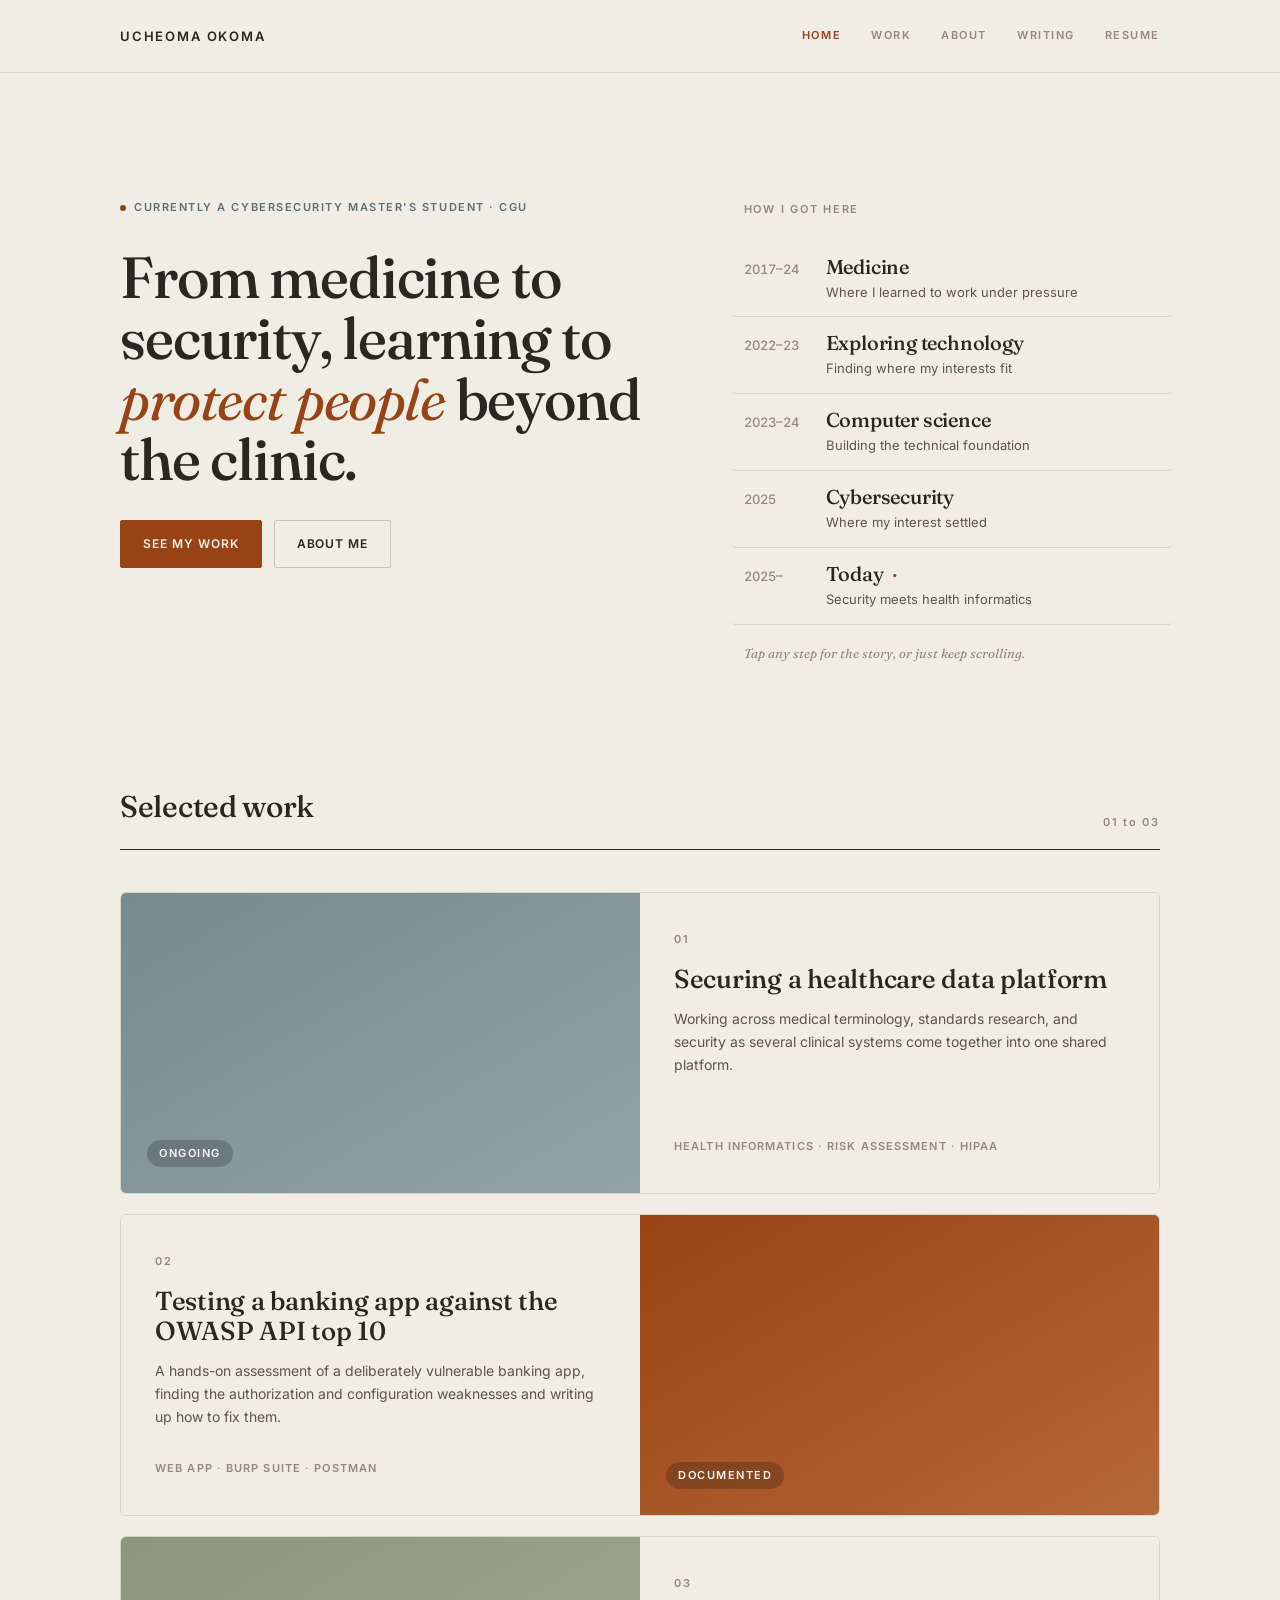
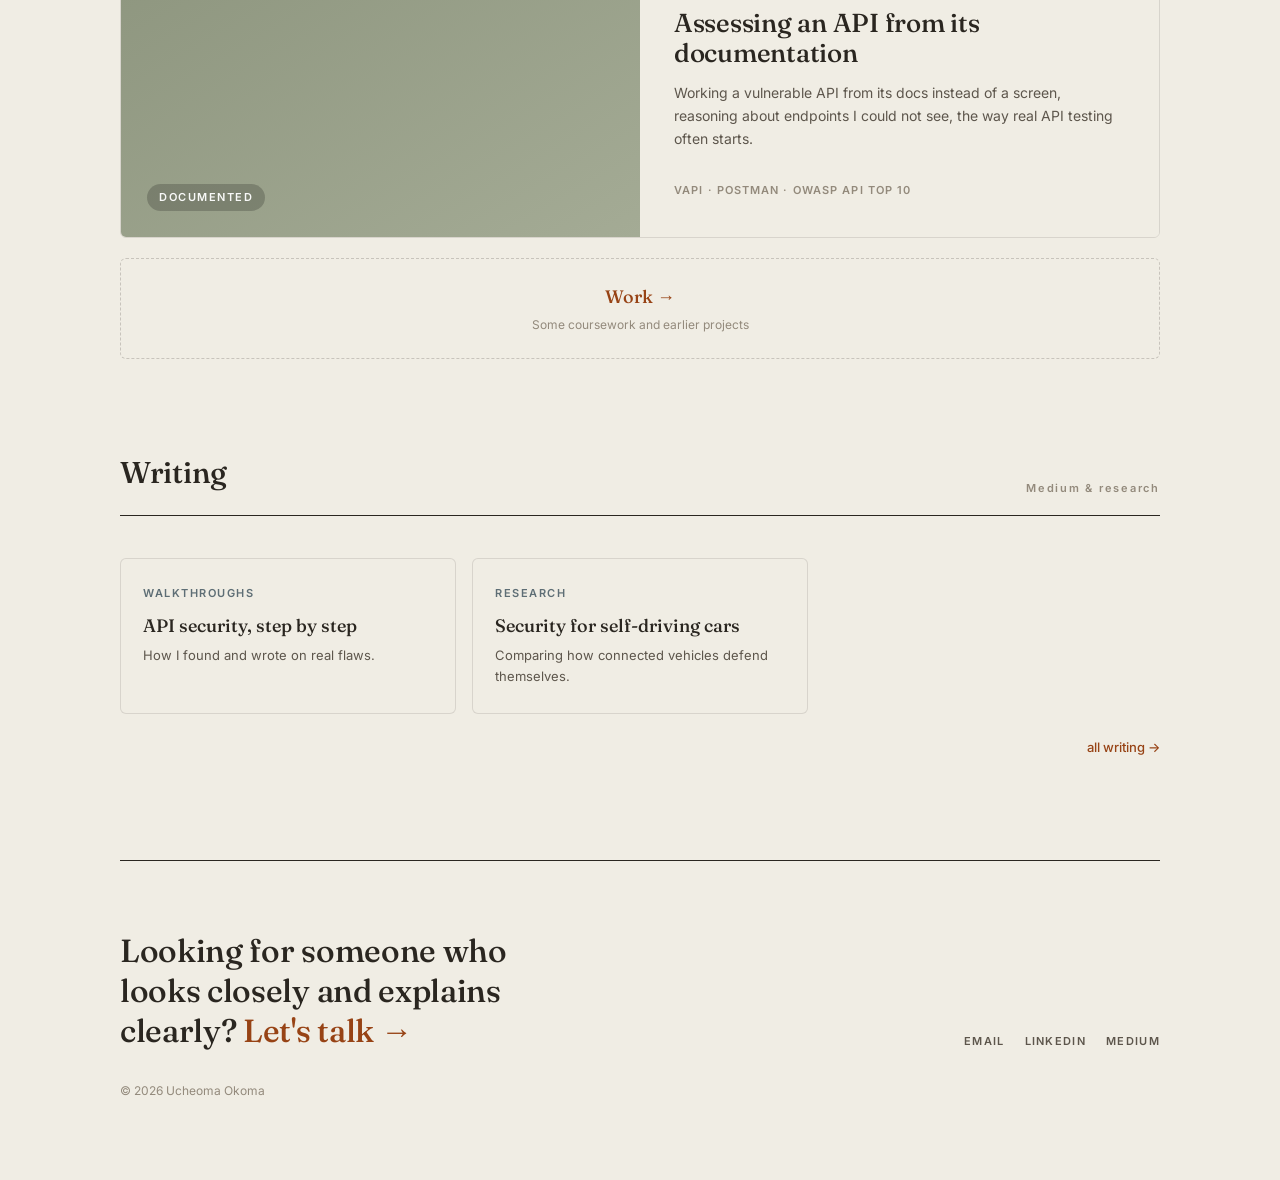
==== index.html @ 723a17d9 "Add files via upload" ====
<!DOCTYPE html>
<html lang="en">
<head>
<meta charset="UTF-8">
<meta name="viewport" content="width=device-width, initial-scale=1.0">
<title>Ucheoma Okoma — from medicine to security</title>
<link rel="preconnect" href="https://fonts.googleapis.com">
<link rel="preconnect" href="https://fonts.gstatic.com" crossorigin>
<link href="https://fonts.googleapis.com/css2?family=Fraunces:ital,opsz,wght@0,9..144,400;0,9..144,500;0,9..144,600;1,9..144,400;1,9..144,500&family=Inter:wght@400;500;600&display=swap" rel="stylesheet">
<style>
:root{
  --perola:#F0EDE4; --perola-deep:#E7E2D6; --bege:#E3D6C5;
  --azul:#788990; --azul-deep:#5e6e75; --terra:#974315; --terra-deep:#7d370f;
  --verde:#8D957E; --verde-deep:#6f7763;
  --ink:#2a2620; --ink-soft:#5d564c; --ink-faint:#938a7c;
  --line:rgba(42,38,32,.12); --line-2:rgba(42,38,32,.20);
  --serif:'Fraunces',Georgia,serif; --sans:'Inter',-apple-system,sans-serif; --maxw:1120px;
}
*{box-sizing:border-box;margin:0;padding:0}
html{scroll-behavior:smooth}
body{font-family:var(--sans);background:var(--perola);color:var(--ink);line-height:1.6;-webkit-font-smoothing:antialiased;font-size:16px}
.wrap{max-width:var(--maxw);margin:0 auto;padding:0 40px}
a{color:inherit;text-decoration:none}
::selection{background:var(--terra);color:var(--perola)}
.accent-link{color:var(--terra);font-size:13px;font-weight:500;display:inline-flex;align-items:center;gap:5px;transition:gap .2s}
.accent-link:hover{gap:9px}
nav{position:sticky;top:0;z-index:50;background:rgba(240,237,228,.85);backdrop-filter:blur(12px);border-bottom:.5px solid var(--line)}
nav .wrap{display:flex;justify-content:space-between;align-items:center;height:72px}
.brand{font-weight:600;font-size:13px;letter-spacing:.14em;text-transform:uppercase}
.navlinks{display:flex;gap:30px}
.navlinks a{font-size:11px;letter-spacing:.14em;text-transform:uppercase;color:var(--ink-faint);font-weight:600;transition:color .2s}
.navlinks a:hover,.navlinks a.active{color:var(--terra)}
.btn{font-family:var(--sans);font-size:12px;letter-spacing:.08em;text-transform:uppercase;font-weight:600;padding:13px 22px;border-radius:2px;border:1px solid var(--line-2);background:transparent;cursor:pointer;transition:all .2s;color:var(--ink);display:inline-block}
.btn:hover{border-color:var(--ink);transform:translateY(-1px)}
.btn.primary{background:var(--terra);color:var(--perola);border-color:var(--terra)}
.btn.primary:hover{background:var(--terra-deep)}
.sec-head{display:flex;justify-content:space-between;align-items:flex-end;margin-bottom:42px;padding-bottom:18px;border-bottom:1px solid var(--ink)}
.sec-head h2{font-family:var(--serif);font-size:30px;font-weight:500;letter-spacing:-.01em}
.sec-head .num{font-size:11px;letter-spacing:.16em;color:var(--ink-faint);font-weight:600}
footer{padding:70px 0 80px;border-top:1px solid var(--ink);margin-top:40px}
.foot-grid{display:flex;justify-content:space-between;align-items:flex-end;flex-wrap:wrap;gap:24px}
.foot-grid .fbig{font-family:var(--serif);font-size:32px;font-weight:500;letter-spacing:-.01em;max-width:430px;line-height:1.25}
.foot-grid .fbig a{color:var(--terra)}
.social{display:flex;gap:20px;flex-wrap:wrap}
.social a{font-size:11px;letter-spacing:.12em;text-transform:uppercase;color:var(--ink-soft);font-weight:600;transition:color .2s}
.social a:hover{color:var(--terra)}
.copy{font-size:12px;color:var(--ink-faint);margin-top:30px}
.placeholder{border:1.5px dashed var(--line-2);border-radius:6px;background:var(--perola-deep);padding:28px 20px;text-align:center;margin:16px 0;color:var(--ink-faint)}
.placeholder .pl-tag{font-size:11px;letter-spacing:.12em;text-transform:uppercase;font-weight:600;color:var(--terra);margin-bottom:6px}
.placeholder .pl-desc{font-size:13px;color:var(--ink-soft)}
@media(max-width:560px){.wrap{padding:0 24px}}
@media(prefers-reduced-motion:reduce){*{animation:none!important;transition:none!important}}

</style>
<style>
  .hero{padding:120px 0 90px}
  .hero-grid{display:grid;grid-template-columns:1.15fr .85fr;gap:60px;align-items:start}
  .current{display:inline-flex;align-items:center;gap:8px;font-size:11px;letter-spacing:.14em;text-transform:uppercase;color:var(--azul-deep);font-weight:600;margin-bottom:30px}
  .current .dot{width:6px;height:6px;border-radius:50%;background:var(--terra);animation:pulse 2.6s ease-in-out infinite}
  @keyframes pulse{0%,100%{opacity:1}50%{opacity:.3}}
  @keyframes fade{from{opacity:0;transform:translateY(8px)}to{opacity:1;transform:none}}
  h1.lead{font-family:var(--serif);font-size:58px;line-height:1.05;letter-spacing:-.02em;font-weight:500;margin-bottom:30px}
  h1.lead .it{font-style:italic;color:var(--terra);font-weight:400}
  .hero-cta{display:flex;gap:12px;flex-wrap:wrap}
  .timeline{padding-top:8px}
  .tl-label{font-size:11px;letter-spacing:.16em;text-transform:uppercase;color:var(--ink-faint);font-weight:600;margin-bottom:22px}
  .tl-row{display:grid;grid-template-columns:64px 1fr;gap:18px;align-items:baseline;padding:14px 12px;margin:0 -12px;border-radius:4px;cursor:pointer;transition:background .2s;border-bottom:.5px solid var(--line)}
  .tl-row:last-child{border-bottom:none}
  .tl-row:hover{background:var(--perola-deep)}
  .tl-row:hover .tl-name{color:var(--terra)}
  .tl-yr{font-size:13px;color:var(--ink-faint);font-weight:500;font-variant-numeric:tabular-nums}
  .tl-name{font-family:var(--serif);font-size:20px;font-weight:500;letter-spacing:-.01em;line-height:1.2;transition:color .2s}
  .tl-role{font-size:13px;color:var(--ink-soft);margin-top:3px}
  .tl-row.now .tl-name::after{content:'·';color:var(--terra);margin-left:8px}
  .tl-hint{font-size:13px;color:var(--ink-faint);margin-top:18px;font-style:italic;font-family:var(--serif)}
  .work{padding:30px 0 60px}
  .project{display:grid;grid-template-columns:1fr 1fr;margin-bottom:20px;cursor:pointer;border:1px solid var(--line);border-radius:6px;overflow:hidden;transition:all .25s}
  .project:hover{transform:translateY(-3px);box-shadow:0 18px 40px -22px rgba(42,38,32,.4);border-color:transparent}
  .project.flip .p-visual{order:2}
  .p-visual{min-height:300px;display:flex;align-items:flex-end;padding:26px}
  .p-visual.azul{background:linear-gradient(150deg,var(--azul),#94a3a9)}
  .p-visual.terra{background:linear-gradient(150deg,var(--terra),#b5683a)}
  .p-visual.verde{background:linear-gradient(150deg,var(--verde),#a4ab95)}
  .p-visual .vtag{font-size:11px;letter-spacing:.14em;text-transform:uppercase;color:rgba(255,255,255,.95);font-weight:600;background:rgba(0,0,0,.2);padding:5px 12px;border-radius:20px}
  .p-body{padding:38px 34px;display:flex;flex-direction:column;justify-content:center;background:var(--perola)}
  .p-body .pnum{font-size:11px;letter-spacing:.16em;color:var(--ink-faint);font-weight:600;margin-bottom:16px}
  .p-body h3{font-family:var(--serif);font-size:26px;font-weight:500;line-height:1.15;letter-spacing:-.01em;margin-bottom:12px}
  .p-body p{font-size:14px;color:var(--ink-soft);margin-bottom:20px;line-height:1.65}
  .p-meta{font-size:11px;letter-spacing:.1em;text-transform:uppercase;color:var(--ink-faint);font-weight:600;margin-top:auto}
  .morerow{display:block;text-align:center;padding:24px;border:1px dashed var(--line-2);border-radius:6px;transition:all .2s}
  .morerow:hover{border-color:var(--terra);background:var(--perola-deep)}
  .morerow .mt{font-family:var(--serif);font-size:18px;font-weight:500;color:var(--terra)}
  .morerow .md{font-size:12px;color:var(--ink-faint);margin-top:3px}
  .writing{padding:30px 0 60px}
  .wlist{display:grid;grid-template-columns:repeat(3,1fr);gap:16px}
  .wcard{border:1px solid var(--line);border-radius:6px;padding:26px 22px;transition:all .2s;background:var(--perola)}
  .wcard:hover{border-color:var(--terra);transform:translateY(-2px)}
  .wcard .wk{font-size:11px;letter-spacing:.14em;text-transform:uppercase;color:var(--azul-deep);font-weight:600;margin-bottom:12px}
  .wcard h4{font-family:var(--serif);font-size:18px;font-weight:500;line-height:1.25;margin-bottom:8px}
  .wcard p{font-size:13px;color:var(--ink-soft)}
  .panel-bg{display:none;position:fixed;inset:0;background:rgba(42,38,32,.4);z-index:60}
  .panel-bg.open{display:flex;justify-content:flex-end;animation:fade .25s ease}
  .panel{background:var(--perola);width:min(460px,94vw);height:100%;padding:54px 44px;overflow-y:auto;box-shadow:-16px 0 50px rgba(42,38,32,.18);animation:slidein .32s ease;position:relative}
  @keyframes slidein{from{transform:translateX(50px);opacity:.3}to{transform:none;opacity:1}}
  .panel .close{position:absolute;top:30px;right:36px;background:none;border:none;font-size:24px;color:var(--ink-faint);cursor:pointer;line-height:1}
  .panel .pyr{font-size:11px;letter-spacing:.14em;text-transform:uppercase;color:var(--azul-deep);font-weight:600;margin-bottom:14px}
  .panel h3{font-family:var(--serif);font-size:30px;font-weight:500;letter-spacing:-.01em;margin-bottom:22px}
  .panel p{font-size:15px;color:var(--ink-soft);margin-bottom:16px;line-height:1.72}
  .panel .pcta{display:flex;gap:10px;margin-top:30px}
  @media(max-width:820px){.hero-grid{grid-template-columns:1fr;gap:48px}h1.lead{font-size:46px}.project{display:block}.project.flip .p-visual{order:0}.p-visual{min-height:170px}.wlist{grid-template-columns:1fr}}
  @media(max-width:560px){h1.lead{font-size:38px}.foot-grid .fbig{font-size:26px}}
</style>
</head>
<body>
<nav><div class="wrap">
  <a class="brand" href="index.html">Ucheoma Okoma</a>
  <div class="navlinks">
    <a href="index.html" class="active">Home</a>
    <a href="work.html">Work</a>
    <a href="about.html">About</a>
    <a href="#writing" onclick="document.getElementById('writing').scrollIntoView({behavior:'smooth'});return false">Writing</a>
    <a href="Ucheoma_Okoma_Resume.pdf" target="_blank">Resume</a>
  </div>
</div></nav>

<div class="wrap">
  <section class="hero"><div class="hero-grid">
    <div>
      <span class="current"><span class="dot"></span>Currently a cybersecurity master's student · CGU</span>
      <h1 class="lead">From medicine to security, learning to <span class="it">protect people</span> beyond the clinic.</h1>
      <div class="hero-cta">
        <a class="btn primary" href="work.html" >See my work</a>
        <a class="btn" href="about.html">About me</a>
      </div>
    </div>
    <div class="timeline">
      <div class="tl-label">How I got here</div>
      <div class="tl-row" onclick="openPanel(0)"><span class="tl-yr">2017–24</span><div><div class="tl-name">Medicine</div><div class="tl-role">Where I learned to work under pressure</div></div></div>
      <div class="tl-row" onclick="openPanel(1)"><span class="tl-yr">2022–23</span><div><div class="tl-name">Exploring technology</div><div class="tl-role">Finding where my interests fit</div></div></div>
      <div class="tl-row" onclick="openPanel(2)"><span class="tl-yr">2023–24</span><div><div class="tl-name">Computer science</div><div class="tl-role">Building the technical foundation</div></div></div>
      <div class="tl-row" onclick="openPanel(3)"><span class="tl-yr">2025</span><div><div class="tl-name">Cybersecurity</div><div class="tl-role">Where my interest settled</div></div></div>
      <div class="tl-row now" onclick="openPanel(4)"><span class="tl-yr">2025–</span><div><div class="tl-name">Today</div><div class="tl-role">Security meets health informatics</div></div></div>
      <div class="tl-hint">Tap any step for the story, or just keep scrolling.</div>
    </div>
  </div></section>

  <section class="work" id="work">
    <div class="sec-head"><h2>Selected work</h2><span class="num">01 to 03</span></div>
    <a class="project" href="clinical.html" style="text-decoration:none">
      <div class="p-visual azul"><span class="vtag">Ongoing</span></div>
      <div class="p-body"><div class="pnum">01</div><h3>Securing a healthcare data platform</h3>
      <p>Working across medical terminology, standards research, and security as several clinical systems come together into one shared platform.</p>
      <div class="p-meta">Health informatics · risk assessment · HIPAA</div></div>
    </a>
    <a class="project flip" href="dvb.html" style="text-decoration:none">
      <div class="p-visual terra"><span class="vtag">Documented</span></div>
      <div class="p-body"><div class="pnum">02</div><h3>Testing a banking app against the OWASP API top 10</h3>
      <p>A hands-on assessment of a deliberately vulnerable banking app, finding the authorization and configuration weaknesses and writing up how to fix them.</p>
      <div class="p-meta">Web app · Burp Suite · Postman</div></div>
    </a>
    <a class="project" href="vapi.html" style="text-decoration:none">
      <div class="p-visual verde"><span class="vtag">Documented</span></div>
      <div class="p-body"><div class="pnum">03</div><h3>Assessing an API from its documentation</h3>
      <p>Working a vulnerable API from its docs instead of a screen, reasoning about endpoints I could not see, the way real API testing often starts.</p>
      <div class="p-meta">vAPI · Postman · OWASP API top 10</div></div>
    </a>
    <a class="morerow" href="work.html"><div class="mt">Work →</div><div class="md">Some coursework and earlier projects</div></a>
  </section>

  <section class="writing" id="writing">
    <div class="sec-head"><h2>Writing</h2><span class="num">Medium &amp; research</span></div>
    <div class="wlist">
      <a class="wcard" href="https://medium.com/@ucheomaokoma_" target="_blank"><div class="wk">Walkthroughs</div><h4>API security, step by step</h4><p>How I found and wrote on real flaws.</p></a>
      <a class="wcard" href="networking.html"><div class="wk">Research</div><h4>Security for self-driving cars</h4><p>Comparing how connected vehicles defend themselves.</p></a>
      <!-- <a class="wcard" href="https://medium.com/@ucheomaokoma_/when-the-white-coat-no-longer-fit-why-i-stepped-away-from-medicine-after-6-years-cb2220a98107" target="_blank"><div class="wk">Personal</div><h4>Why I left medicine</h4><p>The story behind the change.</p></a> -->
    </div>
    <div style="text-align:right;margin-top:20px"><a class="accent-link" href="https://medium.com/@ucheomaokoma_" target="_blank">all writing →</a></div>
  </section>

  <footer><div class="foot-grid">
    <div class="fbig">Looking for someone who looks closely and explains clearly? <a href="mailto:okomaucheoma404@gmail.com">Let's talk →</a></div>
    <div class="social"><a href="mailto:okomaucheoma404@gmail.com">Email</a><a href="https://www.linkedin.com/in/ucheoma-okoma/" target="_blank">LinkedIn</a><a href="https://medium.com/@ucheomaokoma_" target="_blank">Medium</a></div>
  </div><div class="copy">© 2026 Ucheoma Okoma</div></footer>
</div>

<div class="panel-bg" id="panelbg" onclick="if(event.target===this)closePanel()"><div class="panel" id="panel"></div></div>
<script>
  var journey=[
    {yr:"2017–2024 · Doctor of Medicine",t:"Medicine",body:["Medicine was the first place I learned how to work under pressure. You're constantly taking in information, figuring out what's important, making decisions, and communicating clearly when the stakes are high.","Every decision affects someone else, so you learn very quickly to pay attention to details while still seeing the bigger picture, skills I still rely on today."]},
    {yr:"While in medical school",t:"Exploring technology",body:["While I was in medical school, I started exploring different areas of tech to see where my interests fit.","I attended conferences, looked into software engineering and UI/UX design, and spent time learning about the industry before deciding where I wanted to focus."]},
    {yr:"2023–2024 · Two years",t:"Computer science",body:["My next step was building a strong technical foundation.","Over two years, I studied subjects like calculus, linear algebra, probability, statistics, logic, databases, and programming. I worked with Python, Java, and R, and developed a much deeper understanding of how software and systems are built."]},
    {yr:"2025 · Postgraduate certificate",t:"Cybersecurity",body:["As I explored different areas of technology, security had my biggest interest. I liked the problem-solving, the investigative side of it, and the responsibility that comes with protecting systems people depend on.","To build those skills, I completed a postgraduate certificate in Cybersecurity and Threat Management. The program focused on practical work across threat management, security architecture, cloud security, digital forensics, and ethical hacking. It became something I was actively doing and learning."]},
    {yr:"2025–present · Master's",t:"Today",body:["I'm currently completing a master's degree that combines cybersecurity and health informatics. This is the point where everything comes together. My background in medicine helps me understand healthcare systems and the people who rely on them, and my background in cybersecurity helps me think about risk, security, and resilience.","The work I'm most interested in sits where those worlds meet: protecting healthcare systems, securing sensitive data, and helping build technology that people can trust."]}
  ];
  function openPanel(i){var d=journey[i];document.getElementById('panel').innerHTML='<button class="close" onclick="closePanel()" aria-label="Close">&times;</button><div class="pyr">'+d.yr+'</div><h3>'+d.t+'</h3>'+d.body.map(function(p){return '<p>'+p+'</p>'}).join('')+'<div class="pcta"><a class="btn" href="work.html">See my work</a><a class="btn primary" href="mailto:okomaucheoma404@gmail.com">Get in touch</a></div>';document.getElementById('panelbg').classList.add('open');document.body.style.overflow='hidden'}
  function closePanel(){document.getElementById('panelbg').classList.remove('open');document.body.style.overflow=''}
  document.addEventListener('keydown',function(e){if(e.key==='Escape')closePanel()});
</script>
</body>
</html>
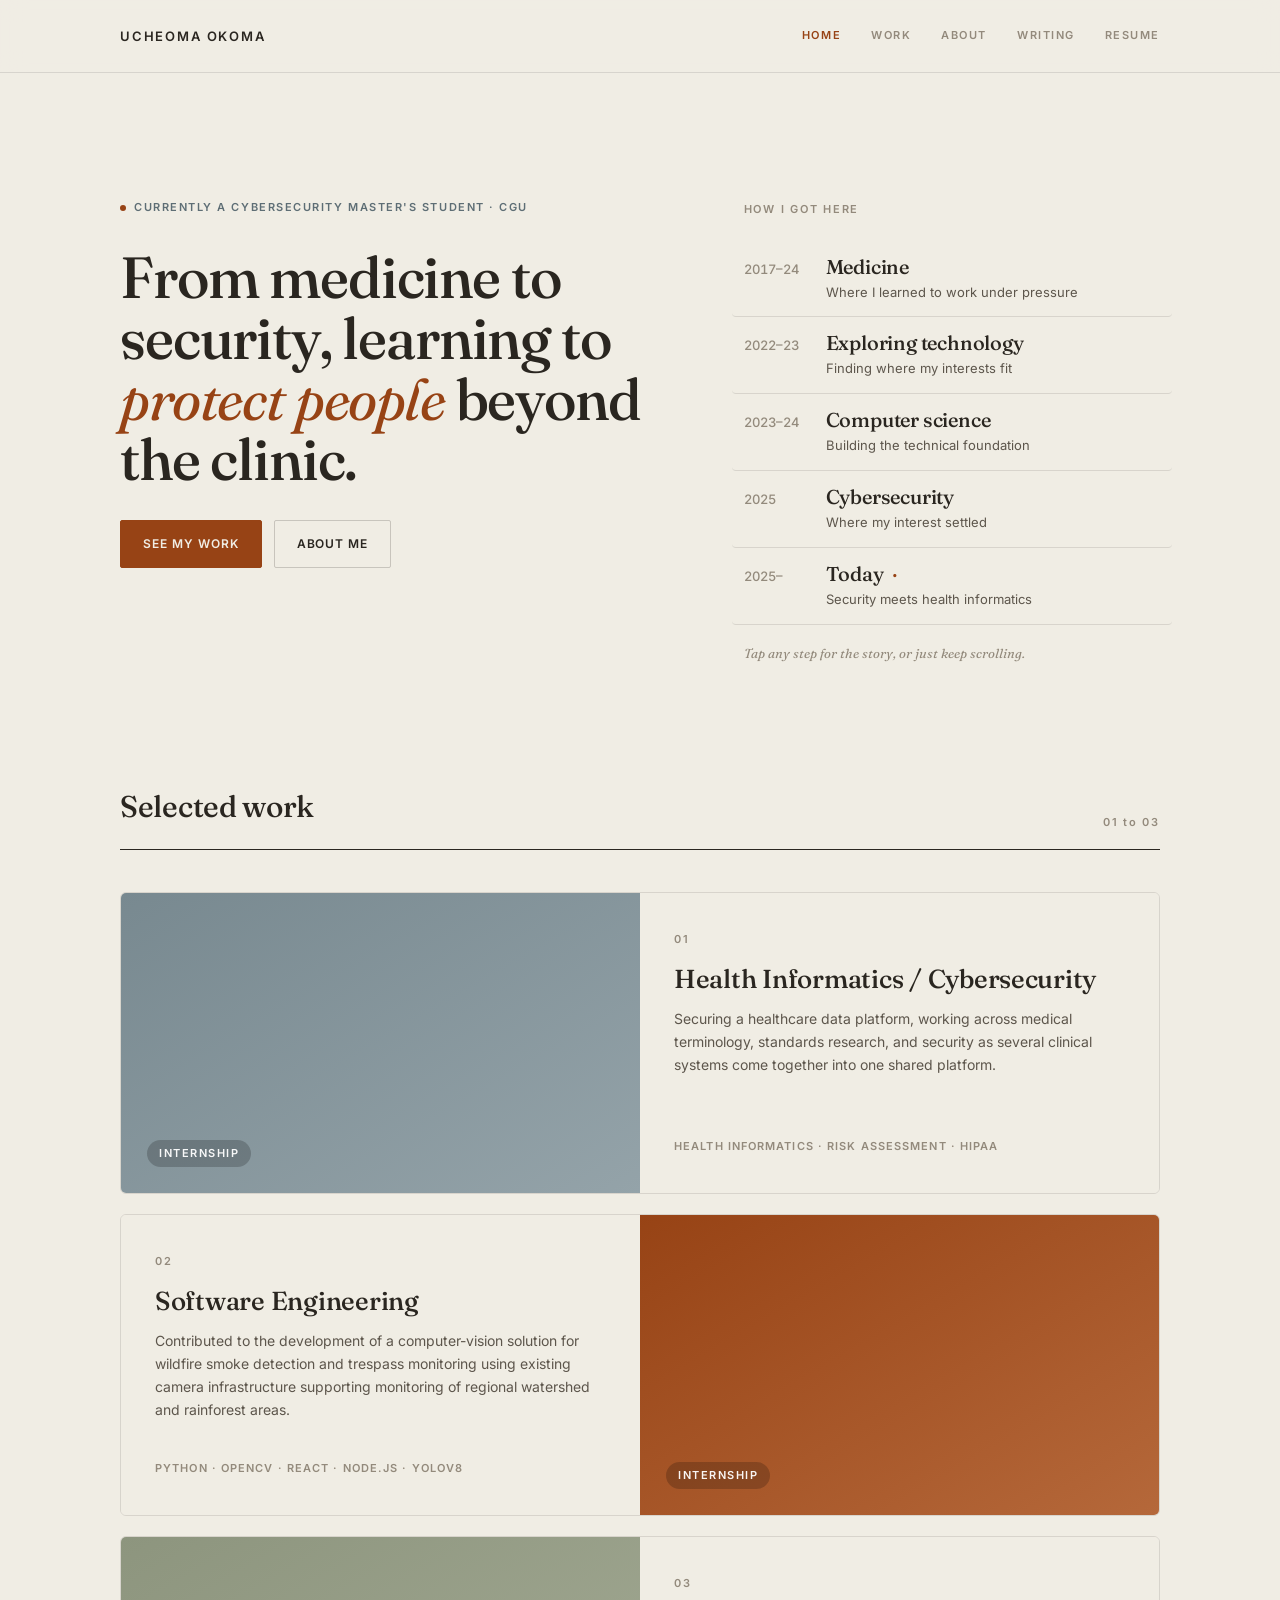
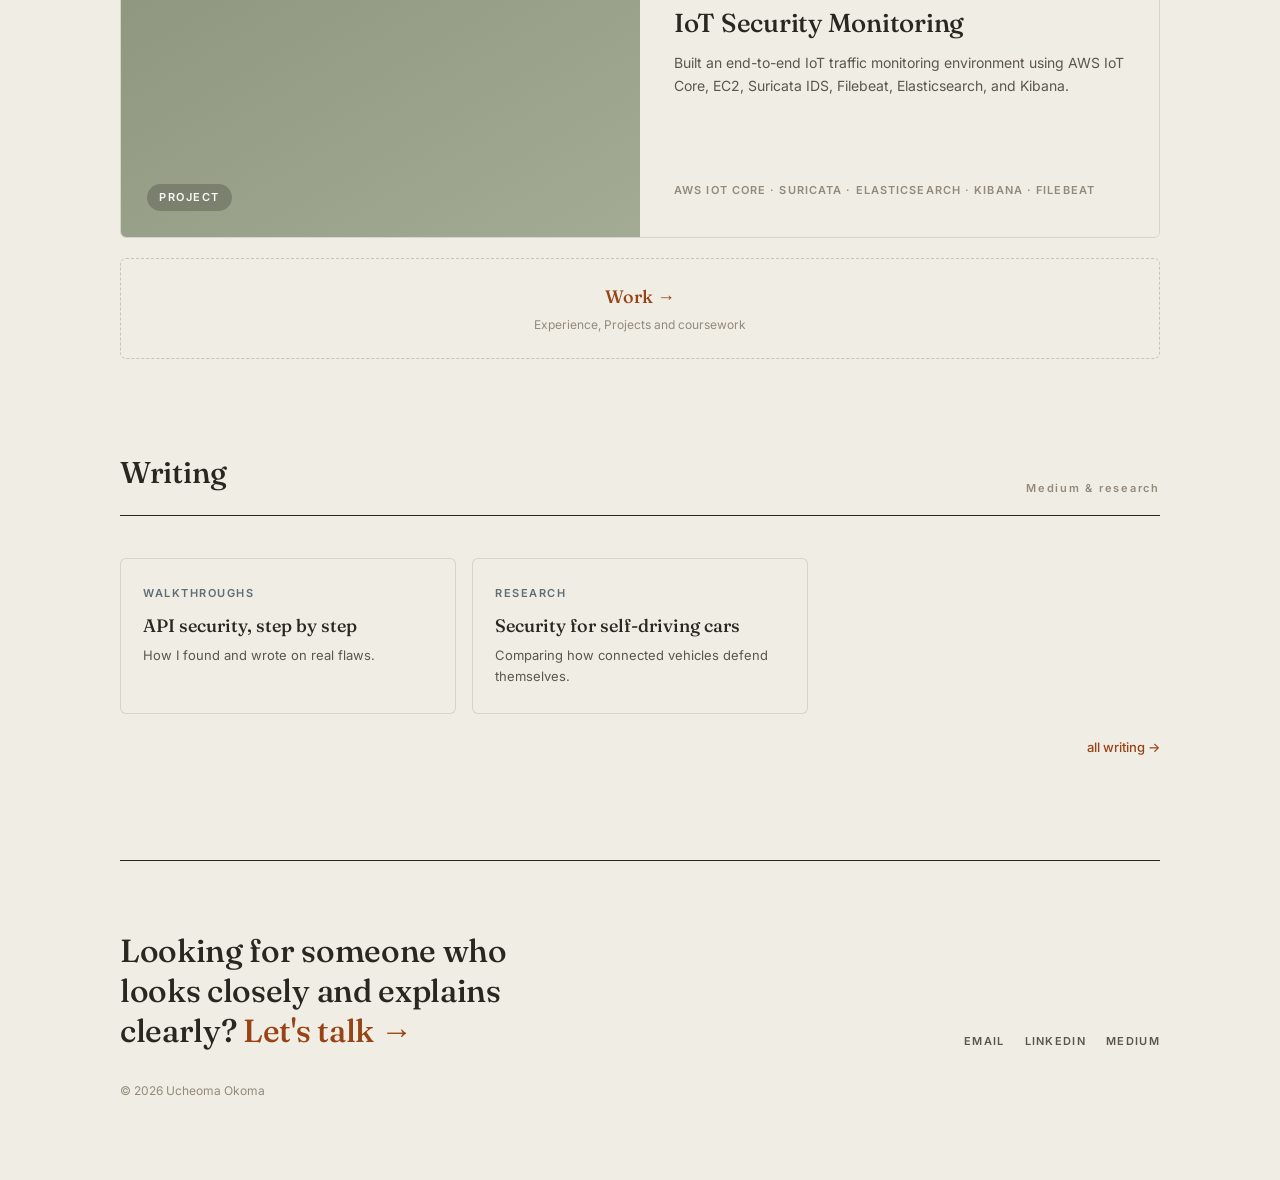
==== commit 8eb28e12: "Add files via upload" ====
--- a/index.html
+++ b/index.html
@@ -4,6 +4,7 @@
 <meta charset="UTF-8">
 <meta name="viewport" content="width=device-width, initial-scale=1.0">
 <title>Ucheoma Okoma — from medicine to security</title>
+<link rel="icon" href="Ucheoma.ico" />
 <link rel="preconnect" href="https://fonts.googleapis.com">
 <link rel="preconnect" href="https://fonts.gstatic.com" crossorigin>
 <link href="https://fonts.googleapis.com/css2?family=Fraunces:ital,opsz,wght@0,9..144,400;0,9..144,500;0,9..144,600;1,9..144,400;1,9..144,500&family=Inter:wght@400;500;600&display=swap" rel="stylesheet">
@@ -109,11 +110,49 @@
   .panel .pcta{display:flex;gap:10px;margin-top:30px}
   @media(max-width:820px){.hero-grid{grid-template-columns:1fr;gap:48px}h1.lead{font-size:46px}.project{display:block}.project.flip .p-visual{order:0}.p-visual{min-height:170px}.wlist{grid-template-columns:1fr}}
   @media(max-width:560px){h1.lead{font-size:38px}.foot-grid .fbig{font-size:26px}}
+
+  .navtoggle{display:none;background:none;border:none;cursor:pointer;padding:8px;margin:-8px;z-index:60}
+  .navtoggle span{display:block;width:22px;height:2px;background:var(--ink);margin:4px 0;transition:all .3s}
+  .navtoggle.open span:nth-child(1){transform:translateY(6px) rotate(45deg)}
+  .navtoggle.open span:nth-child(2){opacity:0}
+  .navtoggle.open span:nth-child(3){transform:translateY(-6px) rotate(-45deg)}
+  @media(max-width:720px){
+    .navtoggle{display:block}
+    .navlinks{position:fixed;top:0;right:0;height:100vh;width:min(74vw,300px);background:var(--perola);flex-direction:column;justify-content:flex-start;gap:0;padding:90px 32px 32px;box-shadow:-12px 0 40px rgba(42,38,32,.16);transform:translateX(100%);transition:transform .3s ease;z-index:70}
+    .navlinks.open{transform:translateX(0)}
+    .navlinks a{font-size:14px;letter-spacing:.06em;padding:16px 0;border-bottom:.5px solid var(--line);width:100%}
+    nav .wrap{position:relative}
+    body.nav-open{overflow:hidden}
+    .navscrim{display:none;position:fixed;inset:0;background:rgba(42,38,32,.35);z-index:40}
+    .navscrim.open{display:block}
+  }
+  @media(max-width:720px){
+    .wrap{padding:0 22px}
+    .hero{padding:70px 0 50px}
+    .sec-head{flex-wrap:wrap;gap:6px}
+    .cs,.ab{padding:48px 22px 20px}
+    .csfoot{flex-wrap:wrap}
+    .csfoot .btn{flex:1;text-align:center;min-width:140px}
+    .foot-grid{flex-direction:column;align-items:flex-start}
+    .panel{width:100vw;padding:70px 26px 40px}
+    .tl-row{grid-template-columns:54px 1fr;gap:12px}
+  }
+  @media(max-width:480px){
+    .wrap{padding:0 18px}
+    h1.lead{font-size:34px}
+    .cs h1{font-size:28px}
+    .ab h1{font-size:32px}
+    .p-body{padding:26px 22px}
+    .cw-grid,.grid3{grid-template-columns:1fr}
+    .foot-grid .fbig{font-size:24px}
+    .tags{gap:6px}.cs,.ab{padding:40px 18px 20px}
+  }
 </style>
 </head>
 <body>
 <nav><div class="wrap">
   <a class="brand" href="index.html">Ucheoma Okoma</a>
+  <button class="navtoggle" aria-label="Menu"><span></span><span></span><span></span></button>
   <div class="navlinks">
     <a href="index.html" class="active">Home</a>
     <a href="work.html">Work</a>
@@ -122,6 +161,7 @@
     <a href="Ucheoma_Okoma_Resume.pdf" target="_blank">Resume</a>
   </div>
 </div></nav>
+<div class="navscrim"></div>
 
 <div class="wrap">
   <section class="hero"><div class="hero-grid">
@@ -146,25 +186,26 @@
 
   <section class="work" id="work">
     <div class="sec-head"><h2>Selected work</h2><span class="num">01 to 03</span></div>
-    <a class="project" href="clinical.html" style="text-decoration:none">
-      <div class="p-visual azul"><span class="vtag">Ongoing</span></div>
-      <div class="p-body"><div class="pnum">01</div><h3>Securing a healthcare data platform</h3>
-      <p>Working across medical terminology, standards research, and security as several clinical systems come together into one shared platform.</p>
+    <a class="project" href="work.html" style="text-decoration:none">
+      <div class="p-visual azul"><span class="vtag">Internship</span></div>
+      <div class="p-body"><div class="pnum">01</div><h3>Health Informatics / Cybersecurity </h3>
+      <p>Securing a healthcare data platform, working across medical terminology, standards research, and security as several clinical systems come together into one shared platform.</p>
       <div class="p-meta">Health informatics · risk assessment · HIPAA</div></div>
     </a>
-    <a class="project flip" href="dvb.html" style="text-decoration:none">
-      <div class="p-visual terra"><span class="vtag">Documented</span></div>
-      <div class="p-body"><div class="pnum">02</div><h3>Testing a banking app against the OWASP API top 10</h3>
-      <p>A hands-on assessment of a deliberately vulnerable banking app, finding the authorization and configuration weaknesses and writing up how to fix them.</p>
-      <div class="p-meta">Web app · Burp Suite · Postman</div></div>
+    <a class="project flip" href="work.html" style="text-decoration:none">
+      <div class="p-visual terra"><span class="vtag">Internship</span></div>
+      <div class="p-body"><div class="pnum">02</div><h3>Software Engineering</h3>
+      <p>Contributed to the development of a computer-vision solution for wildfire smoke detection and trespass monitoring using existing camera infrastructure supporting monitoring of regional watershed and rainforest
+areas. </p>
+      <div class="p-meta">Python · OpenCV · React · Node.js  · YOLOv8 </div></div>
     </a>
-    <a class="project" href="vapi.html" style="text-decoration:none">
-      <div class="p-visual verde"><span class="vtag">Documented</span></div>
-      <div class="p-body"><div class="pnum">03</div><h3>Assessing an API from its documentation</h3>
-      <p>Working a vulnerable API from its docs instead of a screen, reasoning about endpoints I could not see, the way real API testing often starts.</p>
-      <div class="p-meta">vAPI · Postman · OWASP API top 10</div></div>
+    <a class="project" href="work.html" style="text-decoration:none">
+      <div class="p-visual verde"><span class="vtag">Project</span></div>
+      <div class="p-body"><div class="pnum">03</div><h3>IoT Security Monitoring</h3>
+      <p>Built an end-to-end IoT traffic monitoring environment using AWS IoT Core, EC2, Suricata IDS, Filebeat, Elasticsearch, and Kibana.</p>
+      <div class="p-meta">AWS IoT CORE · Suricata · Elasticsearch · Kibana · Filebeat </div></div>
     </a>
-    <a class="morerow" href="work.html"><div class="mt">Work →</div><div class="md">Some coursework and earlier projects</div></a>
+    <a class="morerow" href="work.html"><div class="mt">Work →</div><div class="md">Experience, Projects and coursework</div></a>
   </section>
 
   <section class="writing" id="writing">
@@ -196,5 +237,18 @@
   function closePanel(){document.getElementById('panelbg').classList.remove('open');document.body.style.overflow=''}
   document.addEventListener('keydown',function(e){if(e.key==='Escape')closePanel()});
 </script>
+<script>
+(function(){
+  var t=document.querySelector('.navtoggle'),
+      l=document.querySelector('.navlinks'),
+      s=document.querySelector('.navscrim');
+  if(!t||!l){return;}
+  function openMenu(){l.classList.add('open');t.classList.add('open');if(s){s.classList.add('open');}document.body.classList.add('nav-open');}
+  function closeMenu(){l.classList.remove('open');t.classList.remove('open');if(s){s.classList.remove('open');}document.body.classList.remove('nav-open');}
+  t.addEventListener('click',function(e){e.stopPropagation();if(l.classList.contains('open')){closeMenu();}else{openMenu();}});
+  if(s){s.addEventListener('click',closeMenu);}
+  document.addEventListener('keydown',function(e){if(e.key==='Escape'){closeMenu();}});
+})();
+</script>
 </body>
 </html>
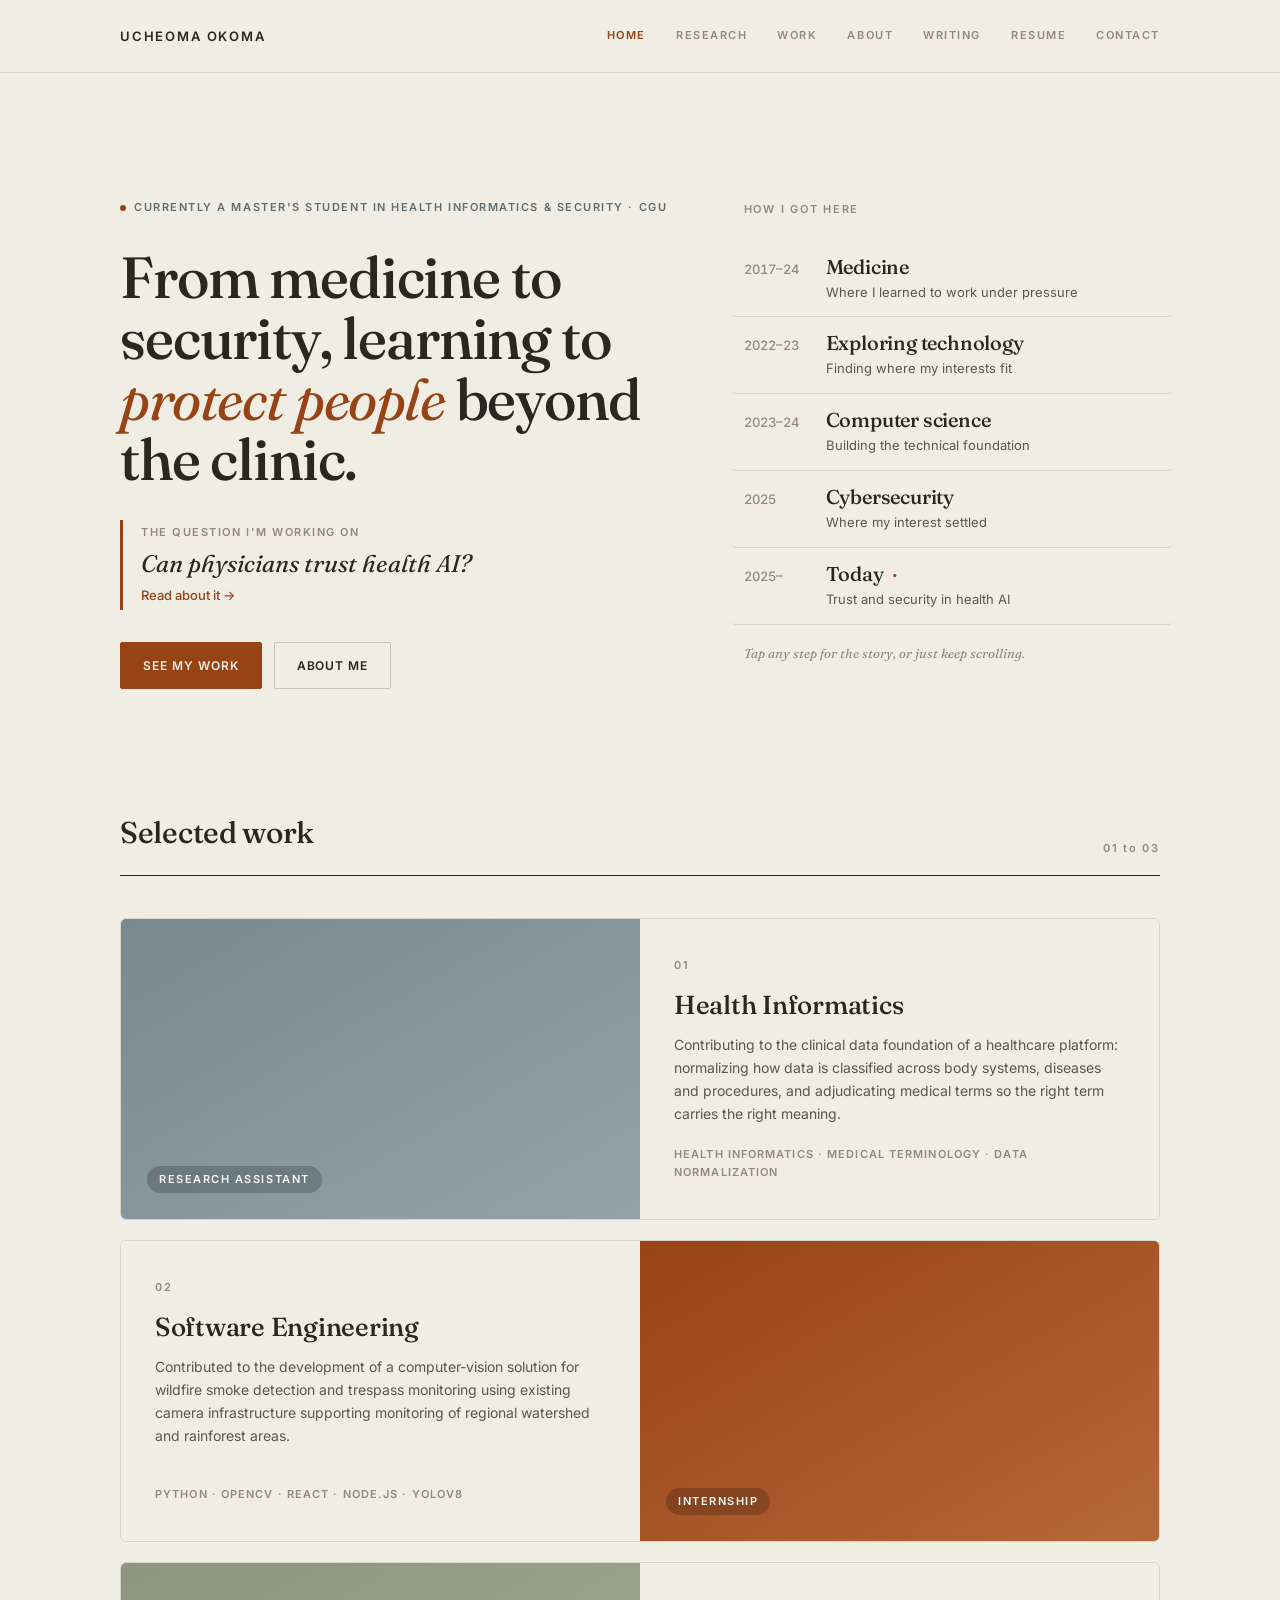
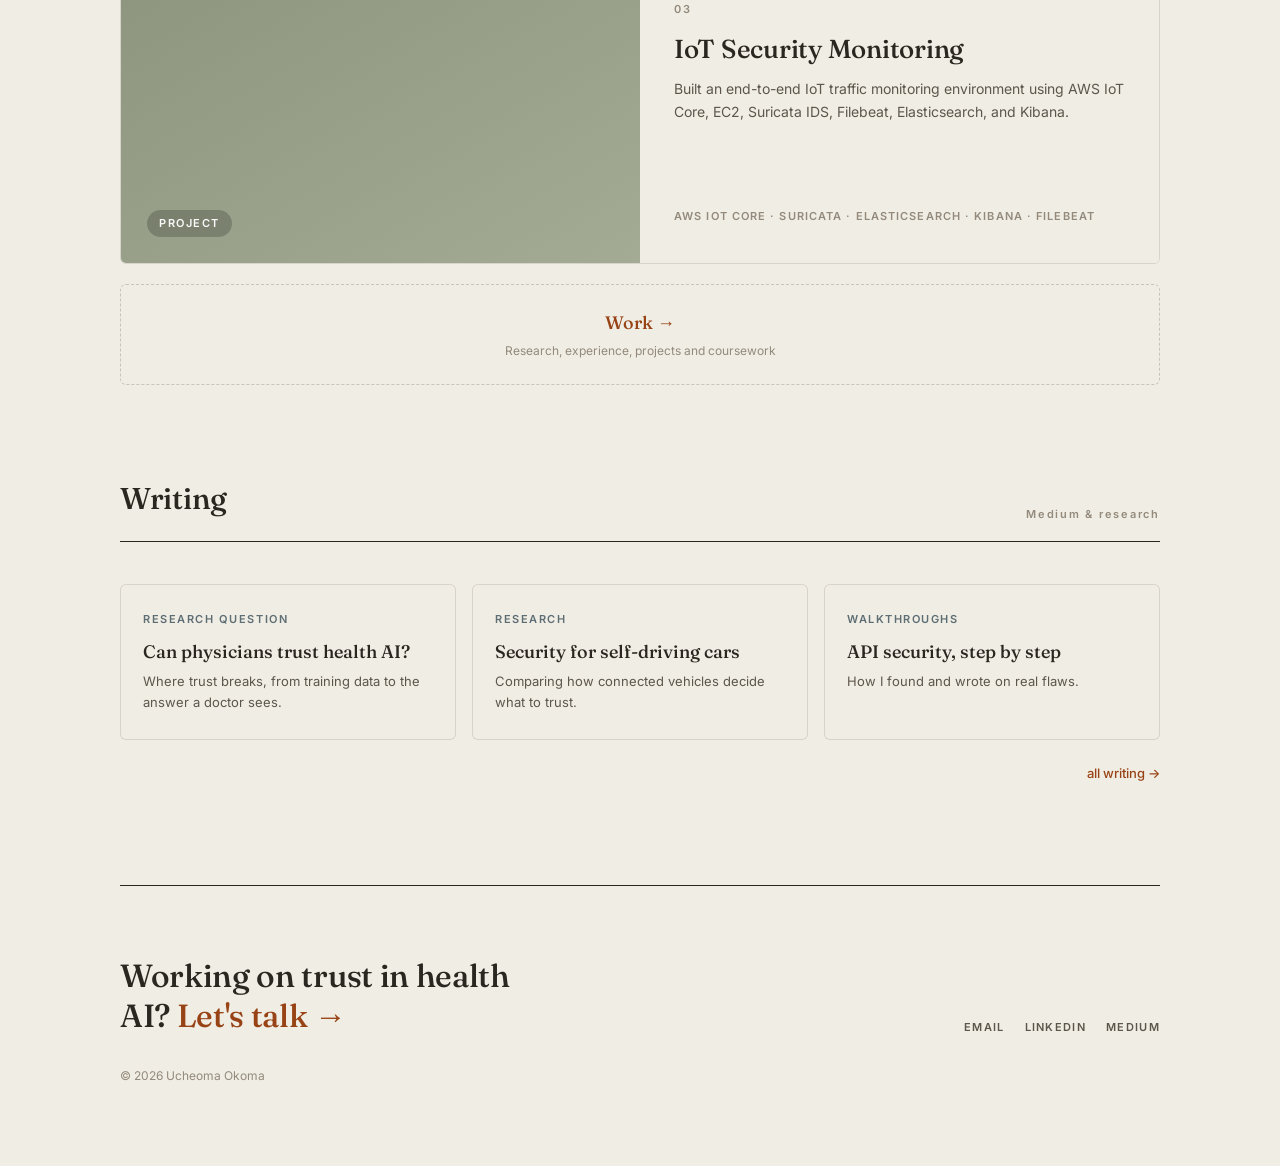
==== commit 563bee97: "Update index.html changes as of october 2026, before sf tech week" ====
--- a/index.html
+++ b/index.html
@@ -62,6 +62,11 @@
   @keyframes fade{from{opacity:0;transform:translateY(8px)}to{opacity:1;transform:none}}
   h1.lead{font-family:var(--serif);font-size:58px;line-height:1.05;letter-spacing:-.02em;font-weight:500;margin-bottom:30px}
   h1.lead .it{font-style:italic;color:var(--terra);font-weight:400}
+  .rq{display:block;border-left:3px solid var(--terra);padding:4px 0 4px 18px;margin-bottom:32px;transition:padding .2s}
+  .rq:hover{padding-left:22px}
+  .rq .rq-label{font-size:11px;letter-spacing:.14em;text-transform:uppercase;color:var(--ink-faint);font-weight:600;margin-bottom:6px}
+  .rq .rq-q{font-family:var(--serif);font-style:italic;font-size:24px;line-height:1.3;color:var(--ink);font-weight:400}
+  .rq .rq-more{font-size:13px;color:var(--terra);font-weight:500;margin-top:6px}
   .hero-cta{display:flex;gap:12px;flex-wrap:wrap}
   .timeline{padding-top:8px}
   .tl-label{font-size:11px;letter-spacing:.16em;text-transform:uppercase;color:var(--ink-faint);font-weight:600;margin-bottom:22px}
@@ -109,7 +114,7 @@
   .panel p{font-size:15px;color:var(--ink-soft);margin-bottom:16px;line-height:1.72}
   .panel .pcta{display:flex;gap:10px;margin-top:30px}
   @media(max-width:820px){.hero-grid{grid-template-columns:1fr;gap:48px}h1.lead{font-size:46px}.project{display:block}.project.flip .p-visual{order:0}.p-visual{min-height:170px}.wlist{grid-template-columns:1fr}}
-  @media(max-width:560px){h1.lead{font-size:38px}.foot-grid .fbig{font-size:26px}}
+  @media(max-width:560px){h1.lead{font-size:38px}.foot-grid .fbig{font-size:26px}.rq .rq-q{font-size:20px}}
 
   .navtoggle{display:none;background:none;border:none;cursor:pointer;padding:8px;margin:-8px;z-index:60}
   .navtoggle span{display:block;width:22px;height:2px;background:var(--ink);margin:4px 0;transition:all .3s}
@@ -155,10 +160,12 @@
   <button class="navtoggle" aria-label="Menu"><span></span><span></span><span></span></button>
   <div class="navlinks">
     <a href="index.html" class="active">Home</a>
+    <a href="research.html">Research</a>
     <a href="work.html">Work</a>
     <a href="about.html">About</a>
     <a href="#writing" onclick="document.getElementById('writing').scrollIntoView({behavior:'smooth'});return false">Writing</a>
     <a href="Ucheoma_Okoma_Resume.pdf" target="_blank">Resume</a>
+    <a href="#contact" onclick="document.getElementById('contact').scrollIntoView({behavior:'smooth'});return false">Contact</a>
   </div>
 </div></nav>
 <div class="navscrim"></div>
@@ -166,8 +173,13 @@
 <div class="wrap">
   <section class="hero"><div class="hero-grid">
     <div>
-      <span class="current"><span class="dot"></span>Currently a cybersecurity master's student · CGU</span>
+      <span class="current"><span class="dot"></span>Currently a master's student in health informatics &amp; security · CGU</span>
       <h1 class="lead">From medicine to security, learning to <span class="it">protect people</span> beyond the clinic.</h1>
+      <a class="rq" href="research.html">
+        <div class="rq-label">The question I'm working on</div>
+        <div class="rq-q">Can physicians trust health AI?</div>
+        <div class="rq-more">Read about it →</div>
+      </a>
       <div class="hero-cta">
         <a class="btn primary" href="work.html" >See my work</a>
         <a class="btn" href="about.html">About me</a>
@@ -179,7 +191,7 @@
       <div class="tl-row" onclick="openPanel(1)"><span class="tl-yr">2022–23</span><div><div class="tl-name">Exploring technology</div><div class="tl-role">Finding where my interests fit</div></div></div>
       <div class="tl-row" onclick="openPanel(2)"><span class="tl-yr">2023–24</span><div><div class="tl-name">Computer science</div><div class="tl-role">Building the technical foundation</div></div></div>
       <div class="tl-row" onclick="openPanel(3)"><span class="tl-yr">2025</span><div><div class="tl-name">Cybersecurity</div><div class="tl-role">Where my interest settled</div></div></div>
-      <div class="tl-row now" onclick="openPanel(4)"><span class="tl-yr">2025–</span><div><div class="tl-name">Today</div><div class="tl-role">Security meets health informatics</div></div></div>
+      <div class="tl-row now" onclick="openPanel(4)"><span class="tl-yr">2025–</span><div><div class="tl-name">Today</div><div class="tl-role">Trust and security in health AI</div></div></div>
       <div class="tl-hint">Tap any step for the story, or just keep scrolling.</div>
     </div>
   </div></section>
@@ -187,10 +199,10 @@
   <section class="work" id="work">
     <div class="sec-head"><h2>Selected work</h2><span class="num">01 to 03</span></div>
     <a class="project" href="work.html" style="text-decoration:none">
-      <div class="p-visual azul"><span class="vtag">Internship</span></div>
-      <div class="p-body"><div class="pnum">01</div><h3>Health Informatics / Cybersecurity </h3>
-      <p>Securing a healthcare data platform, working across medical terminology, standards research, and security as several clinical systems come together into one shared platform.</p>
-      <div class="p-meta">Health informatics · risk assessment · HIPAA</div></div>
+      <div class="p-visual azul"><span class="vtag">Research Assistant</span></div>
+      <div class="p-body"><div class="pnum">01</div><h3>Health Informatics</h3>
+      <p>Contributing to the clinical data foundation of a healthcare platform: normalizing how data is classified across body systems, diseases and procedures, and adjudicating medical terms so the right term carries the right meaning.</p>
+      <div class="p-meta">Health informatics · medical terminology · data normalization</div></div>
     </a>
     <a class="project flip" href="work.html" style="text-decoration:none">
       <div class="p-visual terra"><span class="vtag">Internship</span></div>
@@ -205,21 +217,22 @@
       <p>Built an end-to-end IoT traffic monitoring environment using AWS IoT Core, EC2, Suricata IDS, Filebeat, Elasticsearch, and Kibana.</p>
       <div class="p-meta">AWS IoT CORE · Suricata · Elasticsearch · Kibana · Filebeat </div></div>
     </a>
-    <a class="morerow" href="work.html"><div class="mt">Work →</div><div class="md">Experience, Projects and coursework</div></a>
+    <a class="morerow" href="work.html"><div class="mt">Work →</div><div class="md">Research, experience, projects and coursework</div></a>
   </section>
 
   <section class="writing" id="writing">
     <div class="sec-head"><h2>Writing</h2><span class="num">Medium &amp; research</span></div>
     <div class="wlist">
+      <a class="wcard" href="research.html"><div class="wk">Research question</div><h4>Can physicians trust health AI?</h4><p>Where trust breaks, from training data to the answer a doctor sees.</p></a>
+      <a class="wcard" href="networking.html"><div class="wk">Research</div><h4>Security for self-driving cars</h4><p>Comparing how connected vehicles decide what to trust.</p></a>
       <a class="wcard" href="https://medium.com/@ucheomaokoma_" target="_blank"><div class="wk">Walkthroughs</div><h4>API security, step by step</h4><p>How I found and wrote on real flaws.</p></a>
-      <a class="wcard" href="networking.html"><div class="wk">Research</div><h4>Security for self-driving cars</h4><p>Comparing how connected vehicles defend themselves.</p></a>
       <!-- <a class="wcard" href="https://medium.com/@ucheomaokoma_/when-the-white-coat-no-longer-fit-why-i-stepped-away-from-medicine-after-6-years-cb2220a98107" target="_blank"><div class="wk">Personal</div><h4>Why I left medicine</h4><p>The story behind the change.</p></a> -->
     </div>
     <div style="text-align:right;margin-top:20px"><a class="accent-link" href="https://medium.com/@ucheomaokoma_" target="_blank">all writing →</a></div>
   </section>
 
-  <footer><div class="foot-grid">
-    <div class="fbig">Looking for someone who looks closely and explains clearly? <a href="mailto:okomaucheoma404@gmail.com">Let's talk →</a></div>
+  <footer id="contact"><div class="foot-grid">
+    <div class="fbig">Working on trust in health AI? <a href="mailto:okomaucheoma404@gmail.com">Let's talk →</a></div>
     <div class="social"><a href="mailto:okomaucheoma404@gmail.com">Email</a><a href="https://www.linkedin.com/in/ucheoma-okoma/" target="_blank">LinkedIn</a><a href="https://medium.com/@ucheomaokoma_" target="_blank">Medium</a></div>
   </div><div class="copy">© 2026 Ucheoma Okoma</div></footer>
 </div>
@@ -227,13 +240,13 @@
 <div class="panel-bg" id="panelbg" onclick="if(event.target===this)closePanel()"><div class="panel" id="panel"></div></div>
 <script>
   var journey=[
-    {yr:"2017–2024 · Doctor of Medicine",t:"Medicine",body:["Medicine was the first place I learned how to work under pressure. You're constantly taking in information, figuring out what's important, making decisions, and communicating clearly when the stakes are high.","Every decision affects someone else, so you learn very quickly to pay attention to details while still seeing the bigger picture, skills I still rely on today."]},
+    {yr:"2017–2024 · MD · V.N. Karazin Kharkiv National University",t:"Medicine",body:["Medicine was the first place I learned how to work under pressure. You're constantly taking in information, figuring out what's important, making decisions, and communicating clearly when the stakes are high.","Every decision affects someone else, so you learn very quickly to pay attention to details while still seeing the bigger picture, skills I still rely on today."]},
     {yr:"While in medical school",t:"Exploring technology",body:["While I was in medical school, I started exploring different areas of tech to see where my interests fit.","I attended conferences, looked into software engineering and UI/UX design, and spent time learning about the industry before deciding where I wanted to focus."]},
-    {yr:"2023–2024 · Two years",t:"Computer science",body:["My next step was building a strong technical foundation.","Over two years, I studied subjects like calculus, linear algebra, probability, statistics, logic, databases, and programming. I worked with Python, Java, and R, and developed a much deeper understanding of how software and systems are built."]},
+    {yr:"2023–2024 · Computer science coursework",t:"Computer science",body:["My next step was building a strong technical foundation.","Over two years of computer science coursework, I studied subjects like calculus, linear algebra, probability, statistics, logic, databases, and programming. I worked with Python, Java, and R, and developed a much deeper understanding of how software and systems are built."]},
     {yr:"2025 · Postgraduate certificate",t:"Cybersecurity",body:["As I explored different areas of technology, security had my biggest interest. I liked the problem-solving, the investigative side of it, and the responsibility that comes with protecting systems people depend on.","To build those skills, I completed a postgraduate certificate in Cybersecurity and Threat Management. The program focused on practical work across threat management, security architecture, cloud security, digital forensics, and ethical hacking. It became something I was actively doing and learning."]},
-    {yr:"2025–present · Master's",t:"Today",body:["I'm currently completing a master's degree that combines cybersecurity and health informatics. This is the point where everything comes together. My background in medicine helps me understand healthcare systems and the people who rely on them, and my background in cybersecurity helps me think about risk, security, and resilience.","The work I'm most interested in sits where those worlds meet: protecting healthcare systems, securing sensitive data, and helping build technology that people can trust."]}
+    {yr:"2025–present · Master's",t:"Today",body:["I'm currently completing a master's degree that combines cybersecurity and health informatics. This is the point where everything comes together. My background in medicine helps me understand healthcare systems and the people who rely on them, and my background in cybersecurity helps me think about risk, security, and resilience.","The question I'm working on now is whether physicians can trust the AI tools entering the medical field: the data they're trained on, the models, and the answers they give. It sits exactly where those worlds meet."]}
   ];
-  function openPanel(i){var d=journey[i];document.getElementById('panel').innerHTML='<button class="close" onclick="closePanel()" aria-label="Close">&times;</button><div class="pyr">'+d.yr+'</div><h3>'+d.t+'</h3>'+d.body.map(function(p){return '<p>'+p+'</p>'}).join('')+'<div class="pcta"><a class="btn" href="work.html">See my work</a><a class="btn primary" href="mailto:okomaucheoma404@gmail.com">Get in touch</a></div>';document.getElementById('panelbg').classList.add('open');document.body.style.overflow='hidden'}
+  function openPanel(i){var d=journey[i];var extra=i===4?'<a class="btn primary" href="research.html">Read about it</a>':'<a class="btn primary" href="mailto:okomaucheoma404@gmail.com">Get in touch</a>';document.getElementById('panel').innerHTML='<button class="close" onclick="closePanel()" aria-label="Close">&times;</button><div class="pyr">'+d.yr+'</div><h3>'+d.t+'</h3>'+d.body.map(function(p){return '<p>'+p+'</p>'}).join('')+'<div class="pcta"><a class="btn" href="work.html">See my work</a>'+extra+'</div>';document.getElementById('panelbg').classList.add('open');document.body.style.overflow='hidden'}
   function closePanel(){document.getElementById('panelbg').classList.remove('open');document.body.style.overflow=''}
   document.addEventListener('keydown',function(e){if(e.key==='Escape')closePanel()});
 </script>
@@ -247,6 +260,7 @@
   function closeMenu(){l.classList.remove('open');t.classList.remove('open');if(s){s.classList.remove('open');}document.body.classList.remove('nav-open');}
   t.addEventListener('click',function(e){e.stopPropagation();if(l.classList.contains('open')){closeMenu();}else{openMenu();}});
   if(s){s.addEventListener('click',closeMenu);}
+  l.addEventListener('click',function(e){if(e.target.tagName==='A'){closeMenu();}});
   document.addEventListener('keydown',function(e){if(e.key==='Escape'){closeMenu();}});
 })();
 </script>
